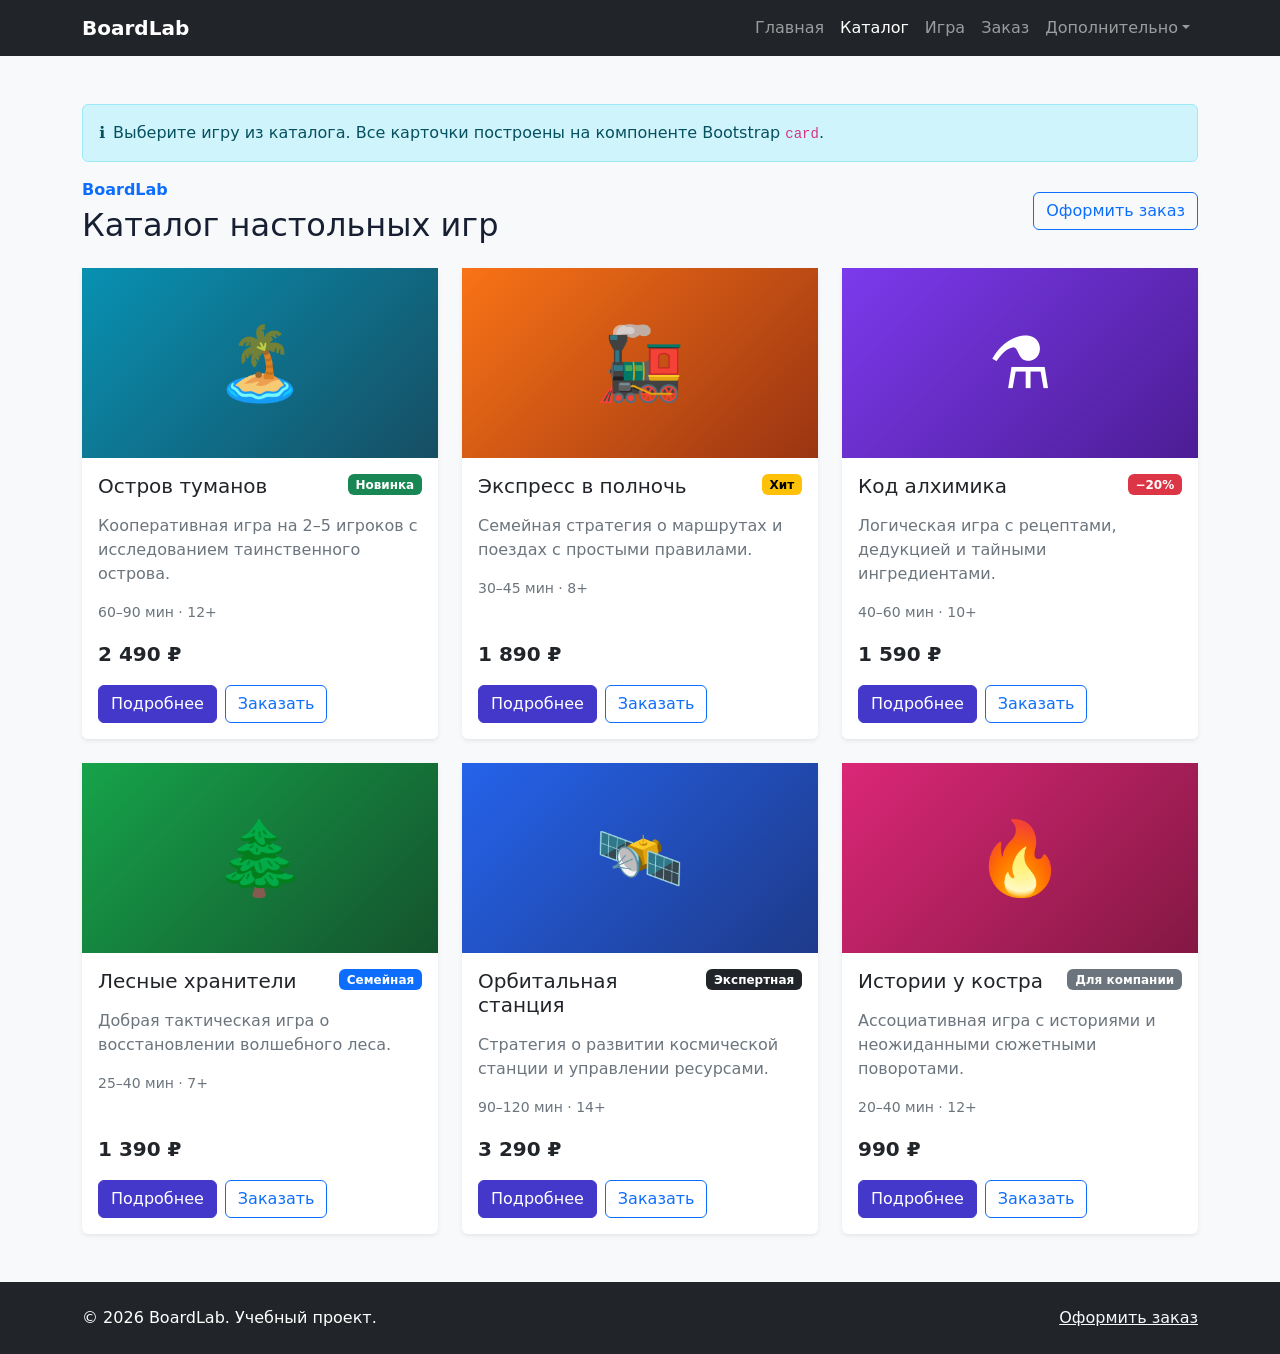
==== catalog.html @ f3da7b5b "feat: add Bootstrap components pages" ====
<!DOCTYPE html>
<html lang="ru">
<head>
  <meta charset="UTF-8">
  <meta name="viewport" content="width=device-width, initial-scale=1.0">
  <meta name="description" content="Каталог настольных игр BoardLab.">
  <link href="https://cdn.jsdelivr.net/npm/bootstrap@5.3.8/dist/css/bootstrap.min.css" rel="stylesheet">
  <link rel="stylesheet" href="css/custom.css">
  <title>Каталог — BoardLab</title>
</head>
<body class="bg-light">
  <nav class="navbar navbar-expand-lg navbar-dark bg-dark sticky-top" aria-label="Основная навигация">
    <div class="container"><a class="navbar-brand fw-bold" href="index.html">BoardLab</a><button class="navbar-toggler" type="button" data-bs-toggle="collapse" data-bs-target="#mainNavbar" aria-controls="mainNavbar" aria-expanded="false" aria-label="Переключить навигацию"><span class="navbar-toggler-icon"></span></button><div class="collapse navbar-collapse" id="mainNavbar"><ul class="navbar-nav ms-auto"><li class="nav-item"><a class="nav-link" href="index.html">Главная</a></li><li class="nav-item"><a class="nav-link active" aria-current="page" href="catalog.html">Каталог</a></li><li class="nav-item"><a class="nav-link" href="product.html">Игра</a></li><li class="nav-item"><a class="nav-link" href="order.html">Заказ</a></li><li class="nav-item dropdown"><a class="nav-link dropdown-toggle" href="#" role="button" data-bs-toggle="dropdown" aria-expanded="false">Дополнительно</a><ul class="dropdown-menu dropdown-menu-end"><li><a class="dropdown-item" href="catalog.html">Все игры</a></li><li><a class="dropdown-item" href="order.html">Оформить заказ</a></li><li><a class="dropdown-item" href="index.html#popular">Популярное</a></li></ul></li></ul></div></div>
  </nav>

  <main class="container my-5">
    <div class="alert alert-info d-flex align-items-center gap-2" role="alert"><span aria-hidden="true">ℹ️</span><span>Выберите игру из каталога. Все карточки построены на компоненте Bootstrap <code>card</code>.</span></div>
    <div class="d-flex flex-wrap justify-content-between align-items-center gap-3 mb-4"><div><p class="text-primary fw-semibold mb-1">BoardLab</p><h1 class="h2 mb-0">Каталог настольных игр</h1></div><a class="btn btn-outline-primary" href="order.html">Оформить заказ</a></div>
    <div class="row g-4">
      <div class="col-12 col-md-6 col-lg-4"><article class="card h-100 shadow-sm border-0"><div class="product-visual product-visual-cyan" role="img" aria-label="Игра Остров туманов"><span aria-hidden="true">🏝️</span></div><div class="card-body d-flex flex-column"><div class="d-flex justify-content-between gap-2 mb-2"><h2 class="card-title h5">Остров туманов</h2><span class="badge text-bg-success align-self-start">Новинка</span></div><p class="card-text text-secondary">Кооперативная игра на 2–5 игроков с исследованием таинственного острова.</p><p class="small text-secondary">60–90 мин · 12+</p><p class="fw-bold fs-5 mt-auto">2 490 ₽</p><div class="d-flex gap-2"><a class="btn btn-primary" href="product.html">Подробнее</a><button class="btn btn-outline-primary" type="button" data-bs-toggle="modal" data-bs-target="#orderModal">Заказать</button></div></div></article></div>
      <div class="col-12 col-md-6 col-lg-4"><article class="card h-100 shadow-sm border-0"><div class="product-visual product-visual-orange" role="img" aria-label="Игра Экспресс в полночь"><span aria-hidden="true">🚂</span></div><div class="card-body d-flex flex-column"><div class="d-flex justify-content-between gap-2 mb-2"><h2 class="card-title h5">Экспресс в полночь</h2><span class="badge text-bg-warning align-self-start">Хит</span></div><p class="card-text text-secondary">Семейная стратегия о маршрутах и поездах с простыми правилами.</p><p class="small text-secondary">30–45 мин · 8+</p><p class="fw-bold fs-5 mt-auto">1 890 ₽</p><div class="d-flex gap-2"><a class="btn btn-primary" href="product.html">Подробнее</a><button class="btn btn-outline-primary" type="button" data-bs-toggle="modal" data-bs-target="#orderModal">Заказать</button></div></div></article></div>
      <div class="col-12 col-md-6 col-lg-4"><article class="card h-100 shadow-sm border-0"><div class="product-visual product-visual-violet" role="img" aria-label="Игра Код алхимика"><span aria-hidden="true">⚗️</span></div><div class="card-body d-flex flex-column"><div class="d-flex justify-content-between gap-2 mb-2"><h2 class="card-title h5">Код алхимика</h2><span class="badge text-bg-danger align-self-start">−20%</span></div><p class="card-text text-secondary">Логическая игра с рецептами, дедукцией и тайными ингредиентами.</p><p class="small text-secondary">40–60 мин · 10+</p><p class="fw-bold fs-5 mt-auto">1 590 ₽</p><div class="d-flex gap-2"><a class="btn btn-primary" href="product.html">Подробнее</a><button class="btn btn-outline-primary" type="button" data-bs-toggle="modal" data-bs-target="#orderModal">Заказать</button></div></div></article></div>
      <div class="col-12 col-md-6 col-lg-4"><article class="card h-100 shadow-sm border-0"><div class="product-visual product-visual-green" role="img" aria-label="Игра Лесные хранители"><span aria-hidden="true">🌲</span></div><div class="card-body d-flex flex-column"><div class="d-flex justify-content-between gap-2 mb-2"><h2 class="card-title h5">Лесные хранители</h2><span class="badge text-bg-primary align-self-start">Семейная</span></div><p class="card-text text-secondary">Добрая тактическая игра о восстановлении волшебного леса.</p><p class="small text-secondary">25–40 мин · 7+</p><p class="fw-bold fs-5 mt-auto">1 390 ₽</p><div class="d-flex gap-2"><a class="btn btn-primary" href="product.html">Подробнее</a><button class="btn btn-outline-primary" type="button" data-bs-toggle="modal" data-bs-target="#orderModal">Заказать</button></div></div></article></div>
      <div class="col-12 col-md-6 col-lg-4"><article class="card h-100 shadow-sm border-0"><div class="product-visual product-visual-blue" role="img" aria-label="Игра Орбитальная станция"><span aria-hidden="true">🛰️</span></div><div class="card-body d-flex flex-column"><div class="d-flex justify-content-between gap-2 mb-2"><h2 class="card-title h5">Орбитальная станция</h2><span class="badge text-bg-dark align-self-start">Экспертная</span></div><p class="card-text text-secondary">Стратегия о развитии космической станции и управлении ресурсами.</p><p class="small text-secondary">90–120 мин · 14+</p><p class="fw-bold fs-5 mt-auto">3 290 ₽</p><div class="d-flex gap-2"><a class="btn btn-primary" href="product.html">Подробнее</a><button class="btn btn-outline-primary" type="button" data-bs-toggle="modal" data-bs-target="#orderModal">Заказать</button></div></div></article></div>
      <div class="col-12 col-md-6 col-lg-4"><article class="card h-100 shadow-sm border-0"><div class="product-visual product-visual-pink" role="img" aria-label="Игра Истории у костра"><span aria-hidden="true">🔥</span></div><div class="card-body d-flex flex-column"><div class="d-flex justify-content-between gap-2 mb-2"><h2 class="card-title h5">Истории у костра</h2><span class="badge text-bg-secondary align-self-start">Для компании</span></div><p class="card-text text-secondary">Ассоциативная игра с историями и неожиданными сюжетными поворотами.</p><p class="small text-secondary">20–40 мин · 12+</p><p class="fw-bold fs-5 mt-auto">990 ₽</p><div class="d-flex gap-2"><a class="btn btn-primary" href="product.html">Подробнее</a><button class="btn btn-outline-primary" type="button" data-bs-toggle="modal" data-bs-target="#orderModal">Заказать</button></div></div></article></div>
    </div>
  </main>

  <div class="modal fade" id="orderModal" tabindex="-1" aria-labelledby="orderModalLabel" aria-hidden="true"><div class="modal-dialog"><div class="modal-content"><div class="modal-header"><h2 class="modal-title h5" id="orderModalLabel">Быстрый заказ</h2><button type="button" class="btn-close" data-bs-dismiss="modal" aria-label="Закрыть"></button></div><div class="modal-body"><p class="text-secondary">Оставьте контакты, и менеджер уточнит наличие игры.</p><form id="quickOrderForm"><div class="mb-3"><label for="modal-name" class="form-label">Имя</label><input id="modal-name" name="name" type="text" class="form-control" required></div><div class="mb-3"><label for="modal-phone" class="form-label">Телефон</label><input id="modal-phone" name="phone" type="tel" class="form-control" required></div><div class="form-check"><input id="modal-agree" name="agree" class="form-check-input" type="checkbox" required><label class="form-check-label" for="modal-agree">Согласен на обработку данных</label></div></form></div><div class="modal-footer"><button type="button" class="btn btn-secondary" data-bs-dismiss="modal">Закрыть</button><button type="submit" form="quickOrderForm" class="btn btn-primary">Отправить</button></div></div></div></div>

  <footer class="bg-dark text-white py-4 mt-5"><div class="container d-flex flex-column flex-md-row justify-content-between gap-2"><p class="mb-0">© 2026 BoardLab. Учебный проект.</p><a class="link-light" href="order.html">Оформить заказ</a></div></footer>
  <script src="https://cdn.jsdelivr.net/npm/bootstrap@5.3.8/dist/js/bootstrap.bundle.min.js"></script>
</body>
</html>
---- css/custom.css ----
:root {
  --boardlab-primary: #4338ca;
  --boardlab-dark: #172033;
}

body {
  min-height: 100vh;
  color: var(--boardlab-dark);
}

.btn-primary,
.bg-primary {
  --bs-btn-bg: var(--boardlab-primary);
  --bs-btn-border-color: var(--boardlab-primary);
  --bs-btn-hover-bg: #3730a3;
  --bs-btn-hover-border-color: #3730a3;
  --bs-primary-rgb: 67, 56, 202;
}

.hero-section { background: linear-gradient(135deg, #eef2ff 0%, #fff7ed 100%); }
.hero-visual { min-height: 340px; background: linear-gradient(145deg, #4338ca, #7c3aed); color: #fff; font-size: 7rem; }
.feature-icon { font-size: 2rem; }
.product-visual { min-height: 190px; display: flex; align-items: center; justify-content: center; color: #fff; font-size: 4.5rem; }
.product-detail-visual { min-height: 430px; font-size: 8rem; }
.product-visual-cyan { background: linear-gradient(135deg, #0891b2, #164e63); }
.product-visual-orange { background: linear-gradient(135deg, #f97316, #9a3412); }
.product-visual-violet { background: linear-gradient(135deg, #7c3aed, #4c1d95); }
.product-visual-green { background: linear-gradient(135deg, #16a34a, #14532d); }
.product-visual-blue { background: linear-gradient(135deg, #2563eb, #1e3a8a); }
.product-visual-pink { background: linear-gradient(135deg, #db2777, #831843); }
.card { transition: transform 0.2s ease, box-shadow 0.2s ease; }
.card:hover { transform: translateY(-3px); }
.navbar .nav-link:focus-visible,
.btn:focus-visible,
.form-control:focus-visible,
.form-select:focus-visible,
.accordion-button:focus-visible { outline: 3px solid #facc15; outline-offset: 2px; }

@media (max-width: 575.98px) {
  .hero-visual { min-height: 240px; font-size: 5rem; }
  .product-detail-visual { min-height: 280px; font-size: 6rem; }
  .card:hover { transform: none; }
}
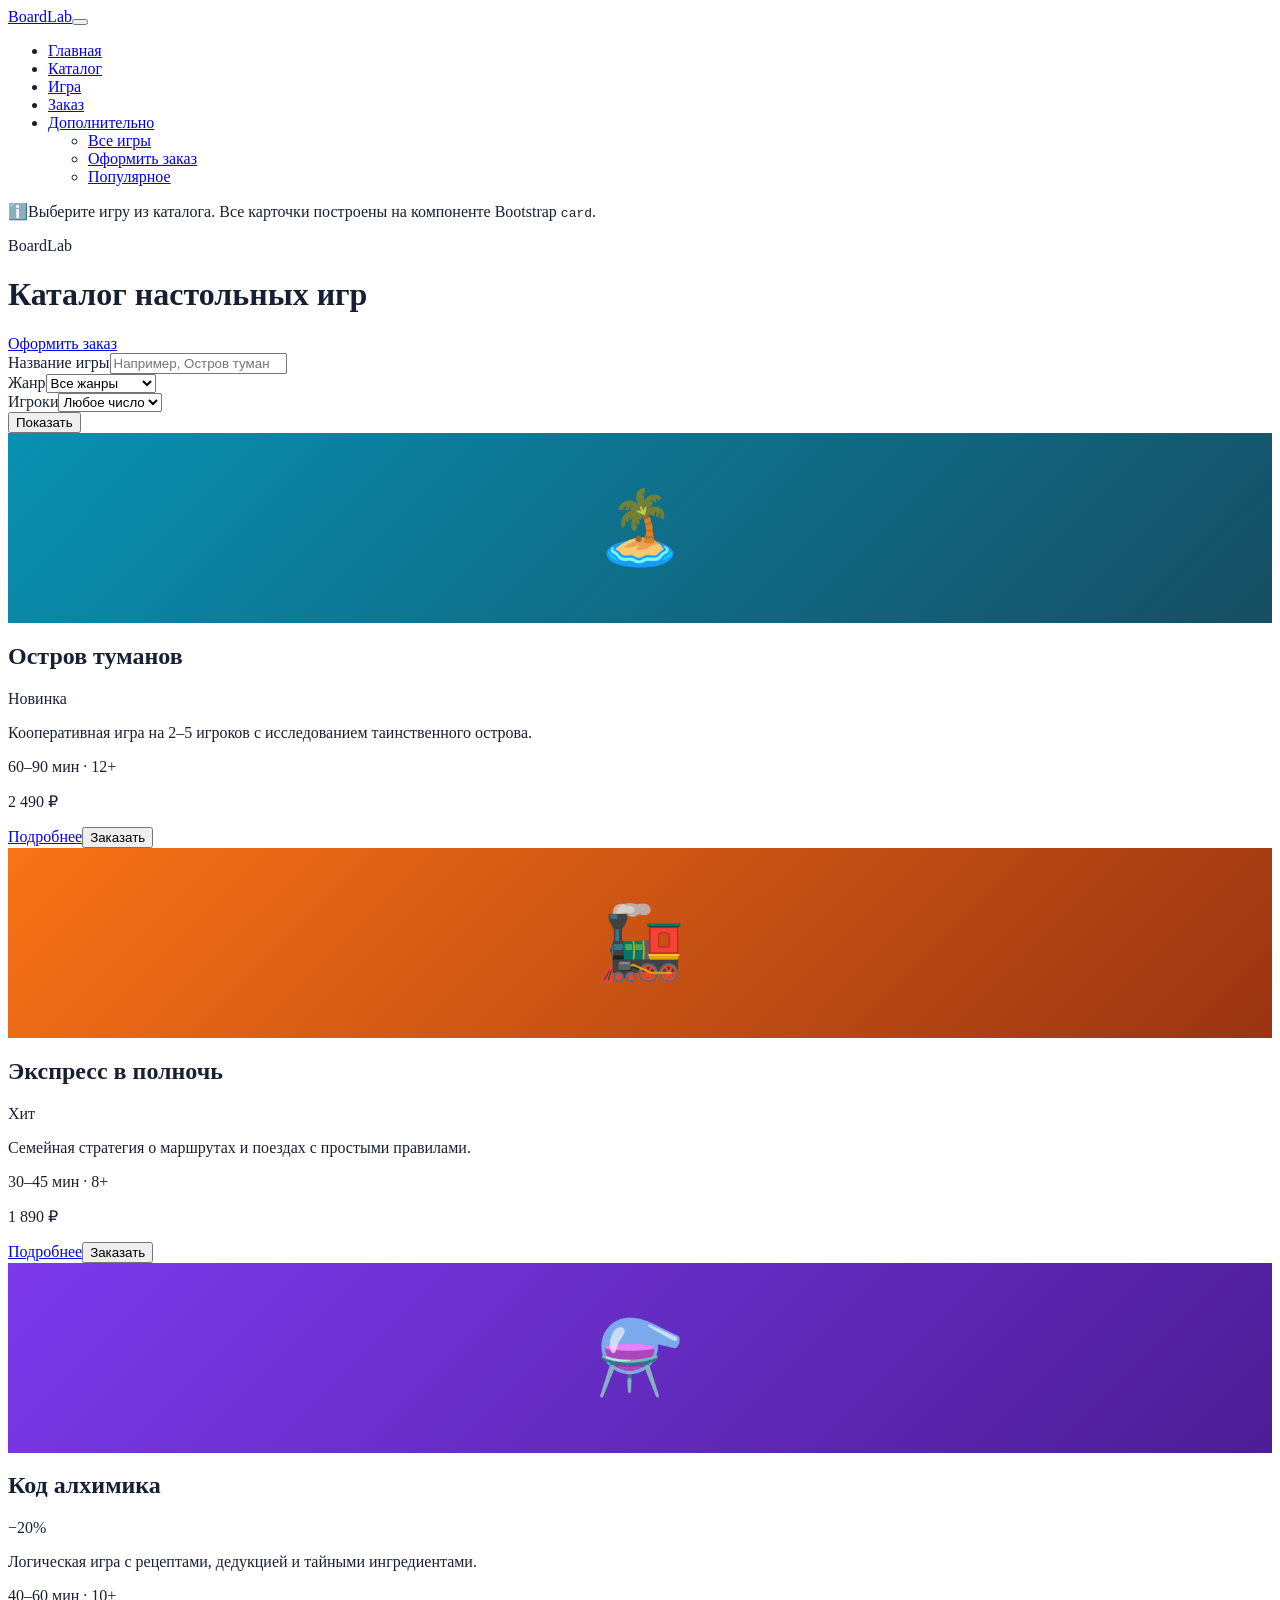
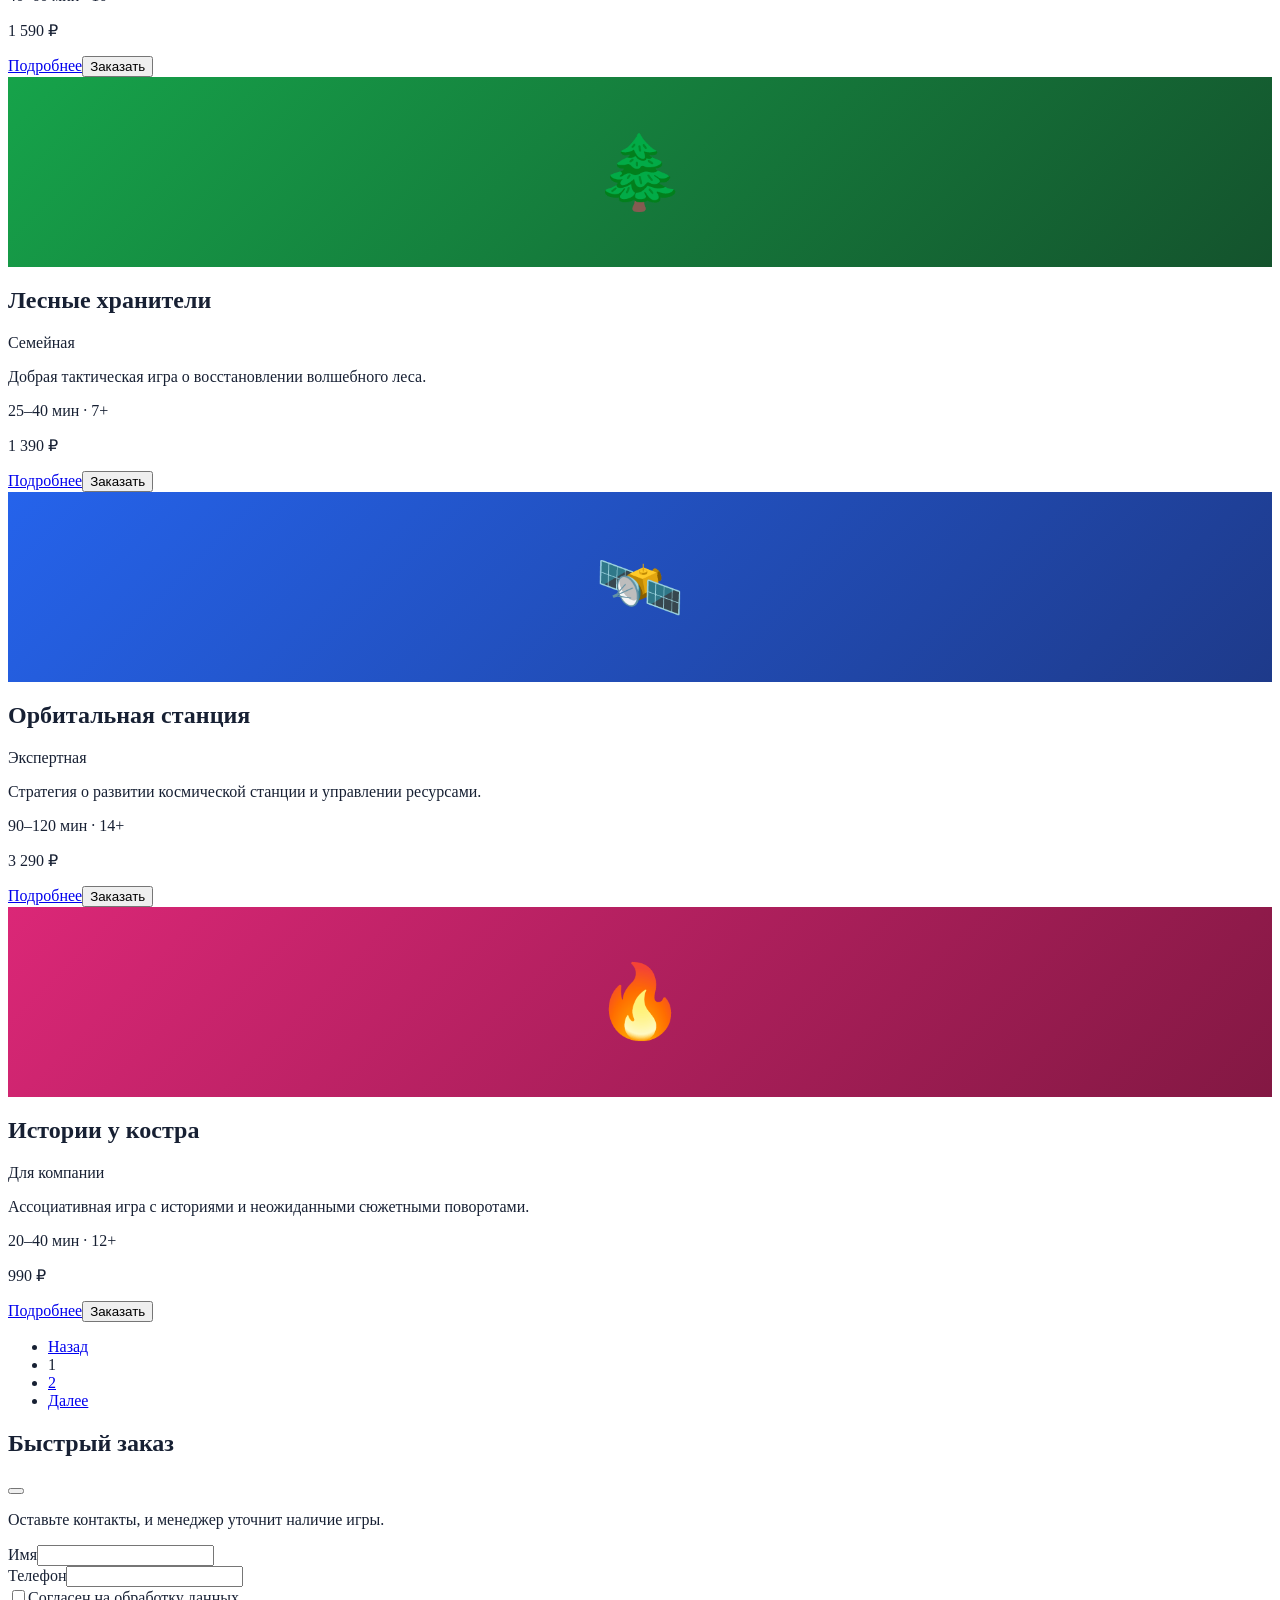
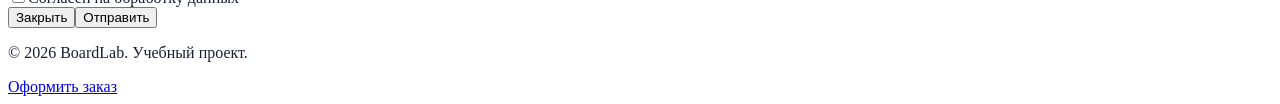
==== commit b7a247f9: "fix: prepare Bootstrap project for submission" ====
--- a/catalog.html
+++ b/catalog.html
@@ -4,7 +4,7 @@
   <meta charset="UTF-8">
   <meta name="viewport" content="width=device-width, initial-scale=1.0">
   <meta name="description" content="Каталог настольных игр BoardLab.">
-  <link href="https://cdn.jsdelivr.net/npm/bootstrap@5.3.8/dist/css/bootstrap.min.css" rel="stylesheet">
+  <link rel="stylesheet" href="vendor/bootstrap/css/bootstrap.min.css">
   <link rel="stylesheet" href="css/custom.css">
   <title>Каталог — BoardLab</title>
 </head>
@@ -16,6 +16,16 @@
   <main class="container my-5">
     <div class="alert alert-info d-flex align-items-center gap-2" role="alert"><span aria-hidden="true">ℹ️</span><span>Выберите игру из каталога. Все карточки построены на компоненте Bootstrap <code>card</code>.</span></div>
     <div class="d-flex flex-wrap justify-content-between align-items-center gap-3 mb-4"><div><p class="text-primary fw-semibold mb-1">BoardLab</p><h1 class="h2 mb-0">Каталог настольных игр</h1></div><a class="btn btn-outline-primary" href="order.html">Оформить заказ</a></div>
+    <form class="card border-0 shadow-sm mb-4" aria-label="Фильтры каталога">
+      <div class="card-body">
+        <div class="row g-3 align-items-end">
+          <div class="col-12 col-lg-5"><label for="catalog-search" class="form-label">Название игры</label><input id="catalog-search" name="search" type="search" class="form-control" placeholder="Например, Остров туманов"></div>
+          <div class="col-12 col-sm-6 col-lg-3"><label for="catalog-genre" class="form-label">Жанр</label><select id="catalog-genre" name="genre" class="form-select"><option value="all" selected>Все жанры</option><option value="family">Семейные</option><option value="strategy">Стратегии</option><option value="party">Для компании</option></select></div>
+          <div class="col-12 col-sm-6 col-lg-2"><label for="catalog-players" class="form-label">Игроки</label><select id="catalog-players" name="players" class="form-select"><option value="all" selected>Любое число</option><option value="2">Для двоих</option><option value="3-5">3–5 игроков</option></select></div>
+          <div class="col-12 col-lg-2"><button class="btn btn-primary w-100" type="button">Показать</button></div>
+        </div>
+      </div>
+    </form>
     <div class="row g-4">
       <div class="col-12 col-md-6 col-lg-4"><article class="card h-100 shadow-sm border-0"><div class="product-visual product-visual-cyan" role="img" aria-label="Игра Остров туманов"><span aria-hidden="true">🏝️</span></div><div class="card-body d-flex flex-column"><div class="d-flex justify-content-between gap-2 mb-2"><h2 class="card-title h5">Остров туманов</h2><span class="badge text-bg-success align-self-start">Новинка</span></div><p class="card-text text-secondary">Кооперативная игра на 2–5 игроков с исследованием таинственного острова.</p><p class="small text-secondary">60–90 мин · 12+</p><p class="fw-bold fs-5 mt-auto">2 490 ₽</p><div class="d-flex gap-2"><a class="btn btn-primary" href="product.html">Подробнее</a><button class="btn btn-outline-primary" type="button" data-bs-toggle="modal" data-bs-target="#orderModal">Заказать</button></div></div></article></div>
       <div class="col-12 col-md-6 col-lg-4"><article class="card h-100 shadow-sm border-0"><div class="product-visual product-visual-orange" role="img" aria-label="Игра Экспресс в полночь"><span aria-hidden="true">🚂</span></div><div class="card-body d-flex flex-column"><div class="d-flex justify-content-between gap-2 mb-2"><h2 class="card-title h5">Экспресс в полночь</h2><span class="badge text-bg-warning align-self-start">Хит</span></div><p class="card-text text-secondary">Семейная стратегия о маршрутах и поездах с простыми правилами.</p><p class="small text-secondary">30–45 мин · 8+</p><p class="fw-bold fs-5 mt-auto">1 890 ₽</p><div class="d-flex gap-2"><a class="btn btn-primary" href="product.html">Подробнее</a><button class="btn btn-outline-primary" type="button" data-bs-toggle="modal" data-bs-target="#orderModal">Заказать</button></div></div></article></div>
@@ -24,11 +34,12 @@
       <div class="col-12 col-md-6 col-lg-4"><article class="card h-100 shadow-sm border-0"><div class="product-visual product-visual-blue" role="img" aria-label="Игра Орбитальная станция"><span aria-hidden="true">🛰️</span></div><div class="card-body d-flex flex-column"><div class="d-flex justify-content-between gap-2 mb-2"><h2 class="card-title h5">Орбитальная станция</h2><span class="badge text-bg-dark align-self-start">Экспертная</span></div><p class="card-text text-secondary">Стратегия о развитии космической станции и управлении ресурсами.</p><p class="small text-secondary">90–120 мин · 14+</p><p class="fw-bold fs-5 mt-auto">3 290 ₽</p><div class="d-flex gap-2"><a class="btn btn-primary" href="product.html">Подробнее</a><button class="btn btn-outline-primary" type="button" data-bs-toggle="modal" data-bs-target="#orderModal">Заказать</button></div></div></article></div>
       <div class="col-12 col-md-6 col-lg-4"><article class="card h-100 shadow-sm border-0"><div class="product-visual product-visual-pink" role="img" aria-label="Игра Истории у костра"><span aria-hidden="true">🔥</span></div><div class="card-body d-flex flex-column"><div class="d-flex justify-content-between gap-2 mb-2"><h2 class="card-title h5">Истории у костра</h2><span class="badge text-bg-secondary align-self-start">Для компании</span></div><p class="card-text text-secondary">Ассоциативная игра с историями и неожиданными сюжетными поворотами.</p><p class="small text-secondary">20–40 мин · 12+</p><p class="fw-bold fs-5 mt-auto">990 ₽</p><div class="d-flex gap-2"><a class="btn btn-primary" href="product.html">Подробнее</a><button class="btn btn-outline-primary" type="button" data-bs-toggle="modal" data-bs-target="#orderModal">Заказать</button></div></div></article></div>
     </div>
+    <nav class="mt-4" aria-label="Страницы каталога"><ul class="pagination justify-content-center mb-0"><li class="page-item disabled"><a class="page-link" href="#" aria-label="Предыдущая страница">Назад</a></li><li class="page-item active" aria-current="page"><span class="page-link">1</span></li><li class="page-item"><a class="page-link" href="#">2</a></li><li class="page-item"><a class="page-link" href="#" aria-label="Следующая страница">Далее</a></li></ul></nav>
   </main>
 
   <div class="modal fade" id="orderModal" tabindex="-1" aria-labelledby="orderModalLabel" aria-hidden="true"><div class="modal-dialog"><div class="modal-content"><div class="modal-header"><h2 class="modal-title h5" id="orderModalLabel">Быстрый заказ</h2><button type="button" class="btn-close" data-bs-dismiss="modal" aria-label="Закрыть"></button></div><div class="modal-body"><p class="text-secondary">Оставьте контакты, и менеджер уточнит наличие игры.</p><form id="quickOrderForm"><div class="mb-3"><label for="modal-name" class="form-label">Имя</label><input id="modal-name" name="name" type="text" class="form-control" required></div><div class="mb-3"><label for="modal-phone" class="form-label">Телефон</label><input id="modal-phone" name="phone" type="tel" class="form-control" required></div><div class="form-check"><input id="modal-agree" name="agree" class="form-check-input" type="checkbox" required><label class="form-check-label" for="modal-agree">Согласен на обработку данных</label></div></form></div><div class="modal-footer"><button type="button" class="btn btn-secondary" data-bs-dismiss="modal">Закрыть</button><button type="submit" form="quickOrderForm" class="btn btn-primary">Отправить</button></div></div></div></div>
 
   <footer class="bg-dark text-white py-4 mt-5"><div class="container d-flex flex-column flex-md-row justify-content-between gap-2"><p class="mb-0">© 2026 BoardLab. Учебный проект.</p><a class="link-light" href="order.html">Оформить заказ</a></div></footer>
-  <script src="https://cdn.jsdelivr.net/npm/bootstrap@5.3.8/dist/js/bootstrap.bundle.min.js"></script>
+  <script src="vendor/bootstrap/js/bootstrap.bundle.min.js"></script>
 </body>
 </html>
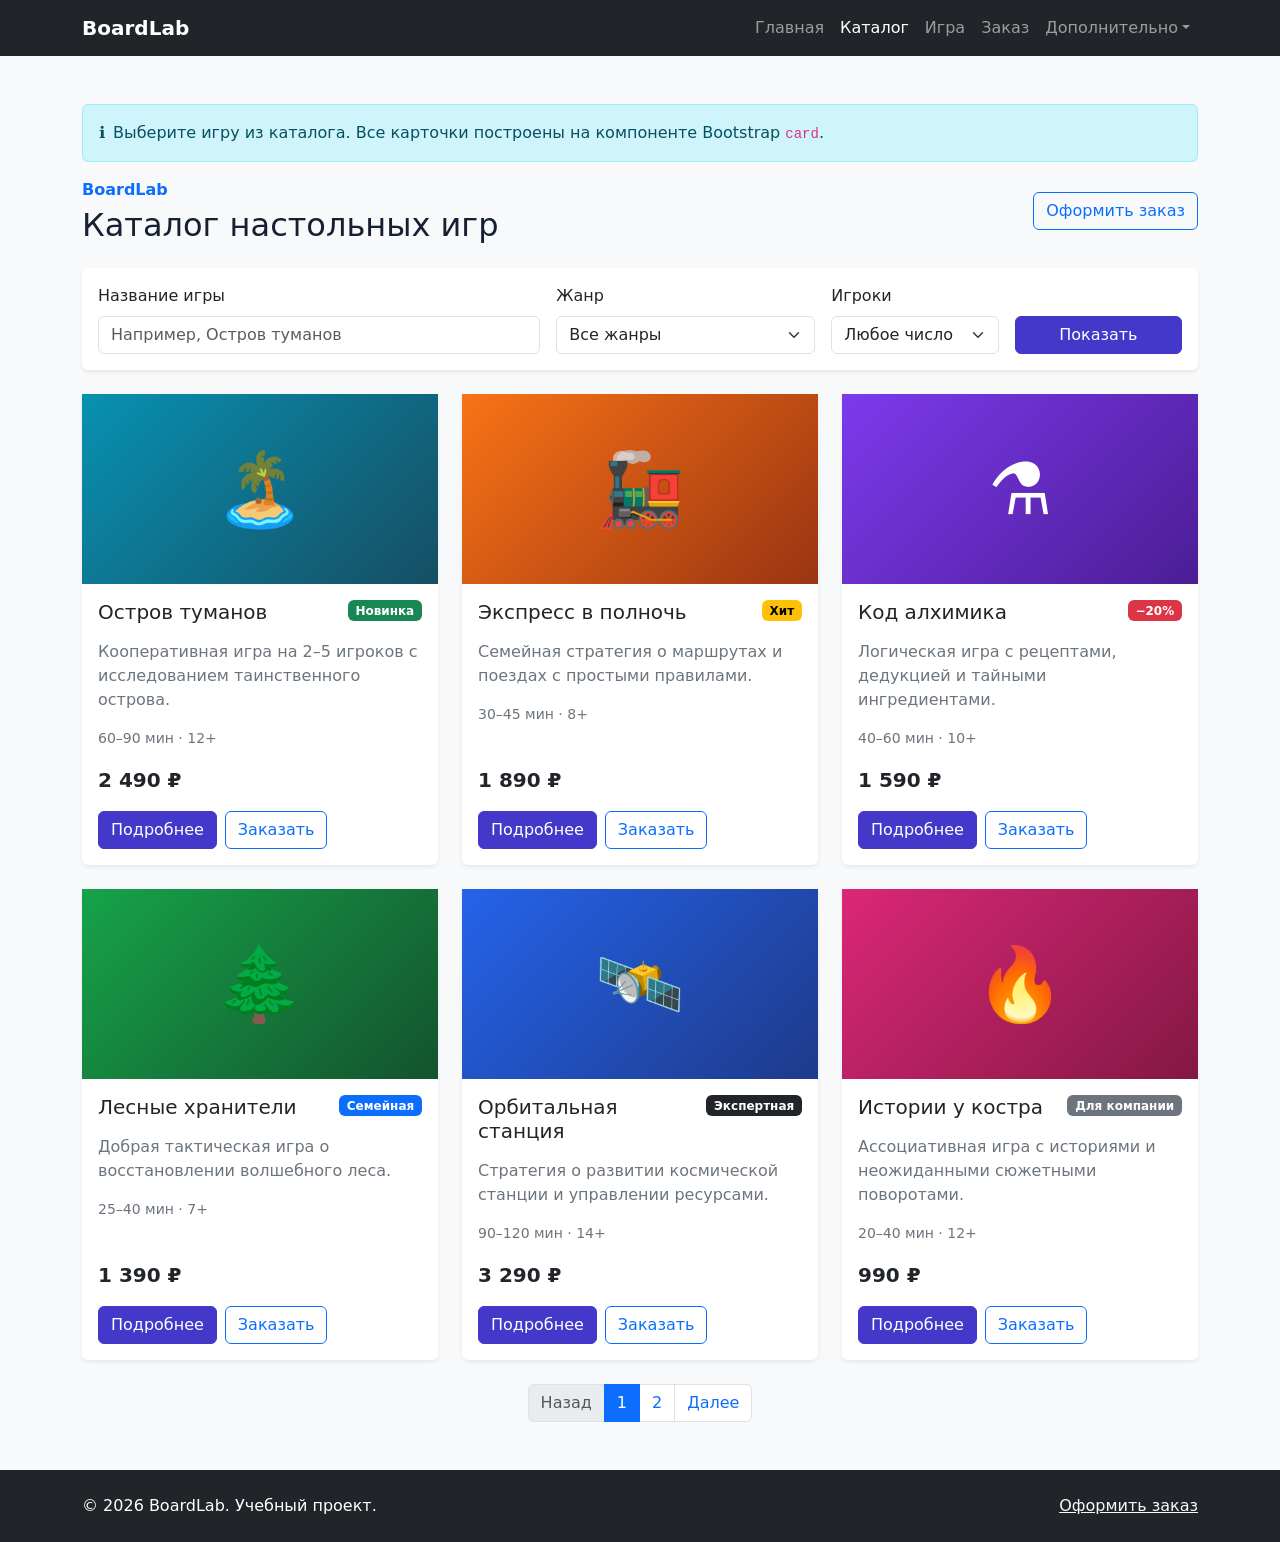
==== commit 70e20f58: "fix: remove local Bootstrap vendor files" ====
--- a/catalog.html
+++ b/catalog.html
@@ -4,7 +4,7 @@
   <meta charset="UTF-8">
   <meta name="viewport" content="width=device-width, initial-scale=1.0">
   <meta name="description" content="Каталог настольных игр BoardLab.">
-  <link rel="stylesheet" href="vendor/bootstrap/css/bootstrap.min.css">
+  <link href="https://cdn.jsdelivr.net/npm/bootstrap@5.3.8/dist/css/bootstrap.min.css" rel="stylesheet">
   <link rel="stylesheet" href="css/custom.css">
   <title>Каталог — BoardLab</title>
 </head>
@@ -40,6 +40,6 @@
   <div class="modal fade" id="orderModal" tabindex="-1" aria-labelledby="orderModalLabel" aria-hidden="true"><div class="modal-dialog"><div class="modal-content"><div class="modal-header"><h2 class="modal-title h5" id="orderModalLabel">Быстрый заказ</h2><button type="button" class="btn-close" data-bs-dismiss="modal" aria-label="Закрыть"></button></div><div class="modal-body"><p class="text-secondary">Оставьте контакты, и менеджер уточнит наличие игры.</p><form id="quickOrderForm"><div class="mb-3"><label for="modal-name" class="form-label">Имя</label><input id="modal-name" name="name" type="text" class="form-control" required></div><div class="mb-3"><label for="modal-phone" class="form-label">Телефон</label><input id="modal-phone" name="phone" type="tel" class="form-control" required></div><div class="form-check"><input id="modal-agree" name="agree" class="form-check-input" type="checkbox" required><label class="form-check-label" for="modal-agree">Согласен на обработку данных</label></div></form></div><div class="modal-footer"><button type="button" class="btn btn-secondary" data-bs-dismiss="modal">Закрыть</button><button type="submit" form="quickOrderForm" class="btn btn-primary">Отправить</button></div></div></div></div>
 
   <footer class="bg-dark text-white py-4 mt-5"><div class="container d-flex flex-column flex-md-row justify-content-between gap-2"><p class="mb-0">© 2026 BoardLab. Учебный проект.</p><a class="link-light" href="order.html">Оформить заказ</a></div></footer>
-  <script src="vendor/bootstrap/js/bootstrap.bundle.min.js"></script>
+  <script src="https://cdn.jsdelivr.net/npm/bootstrap@5.3.8/dist/js/bootstrap.bundle.min.js"></script>
 </body>
 </html>
